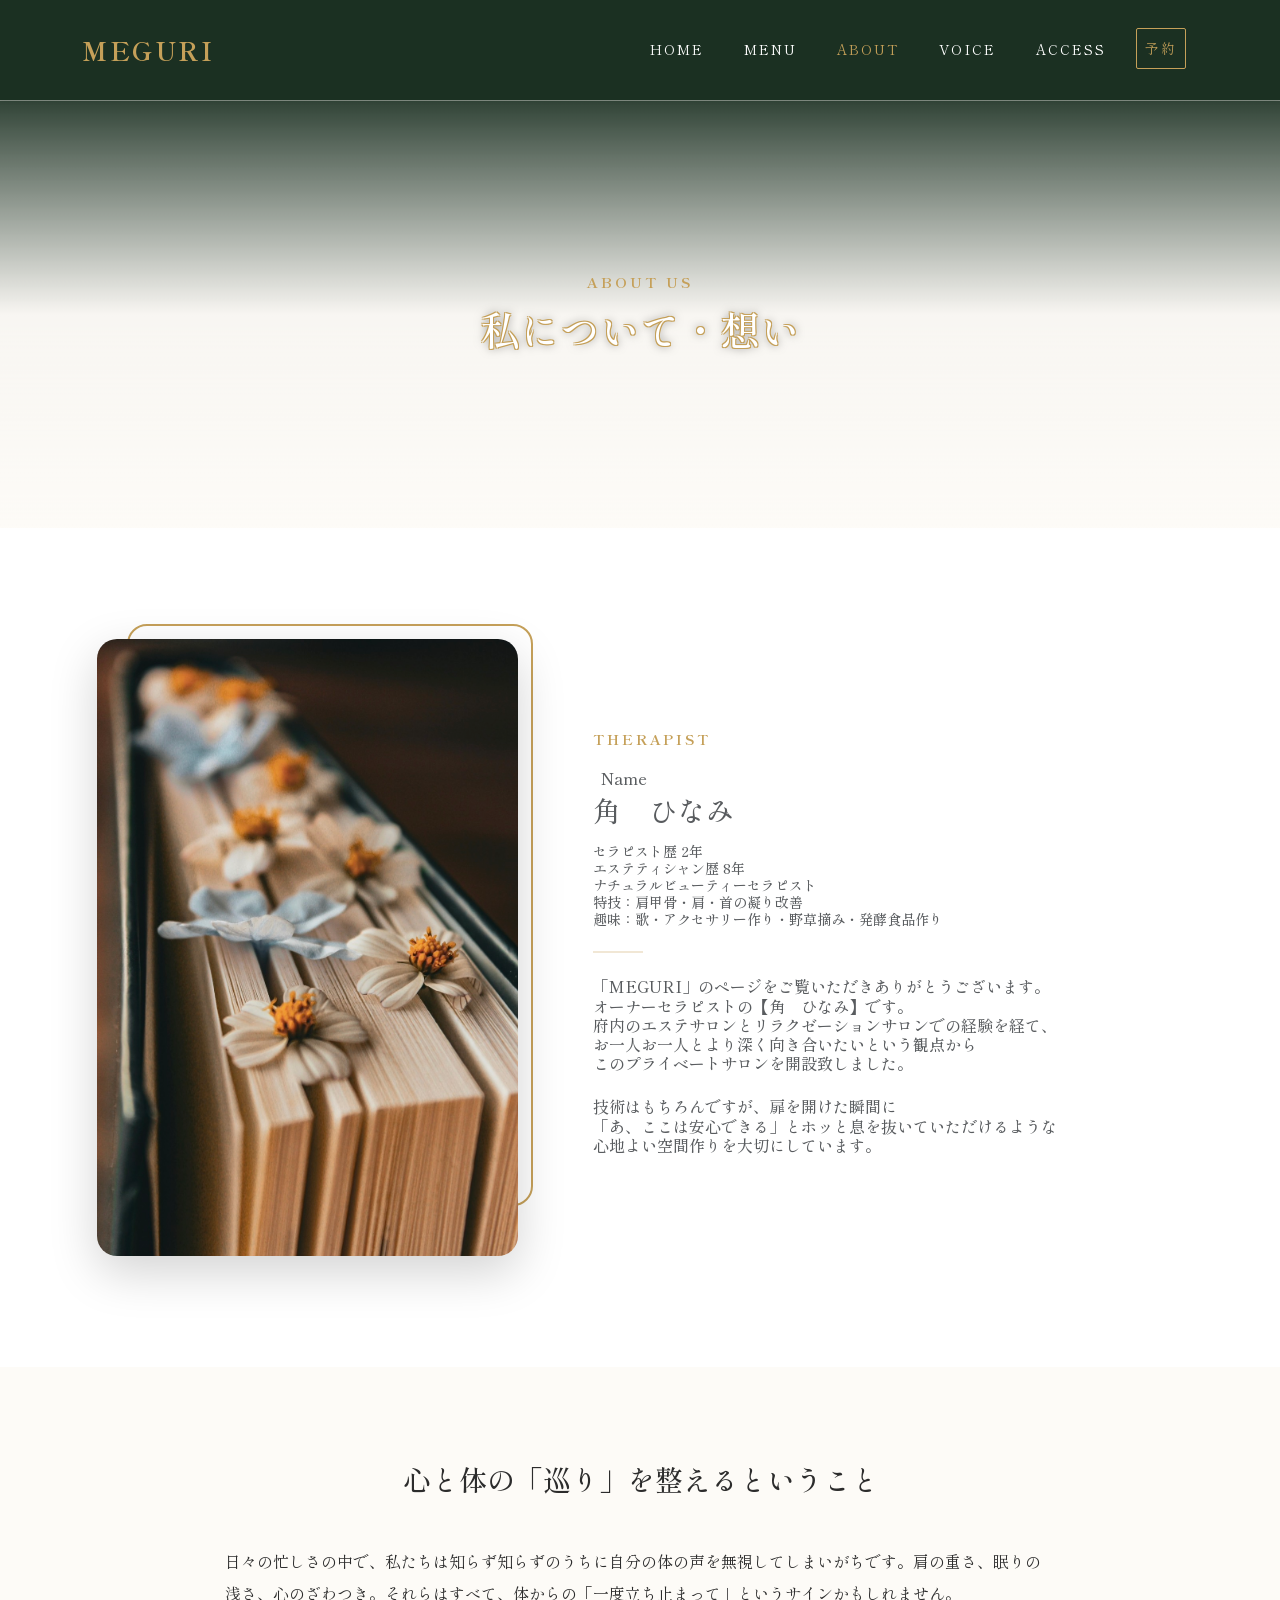
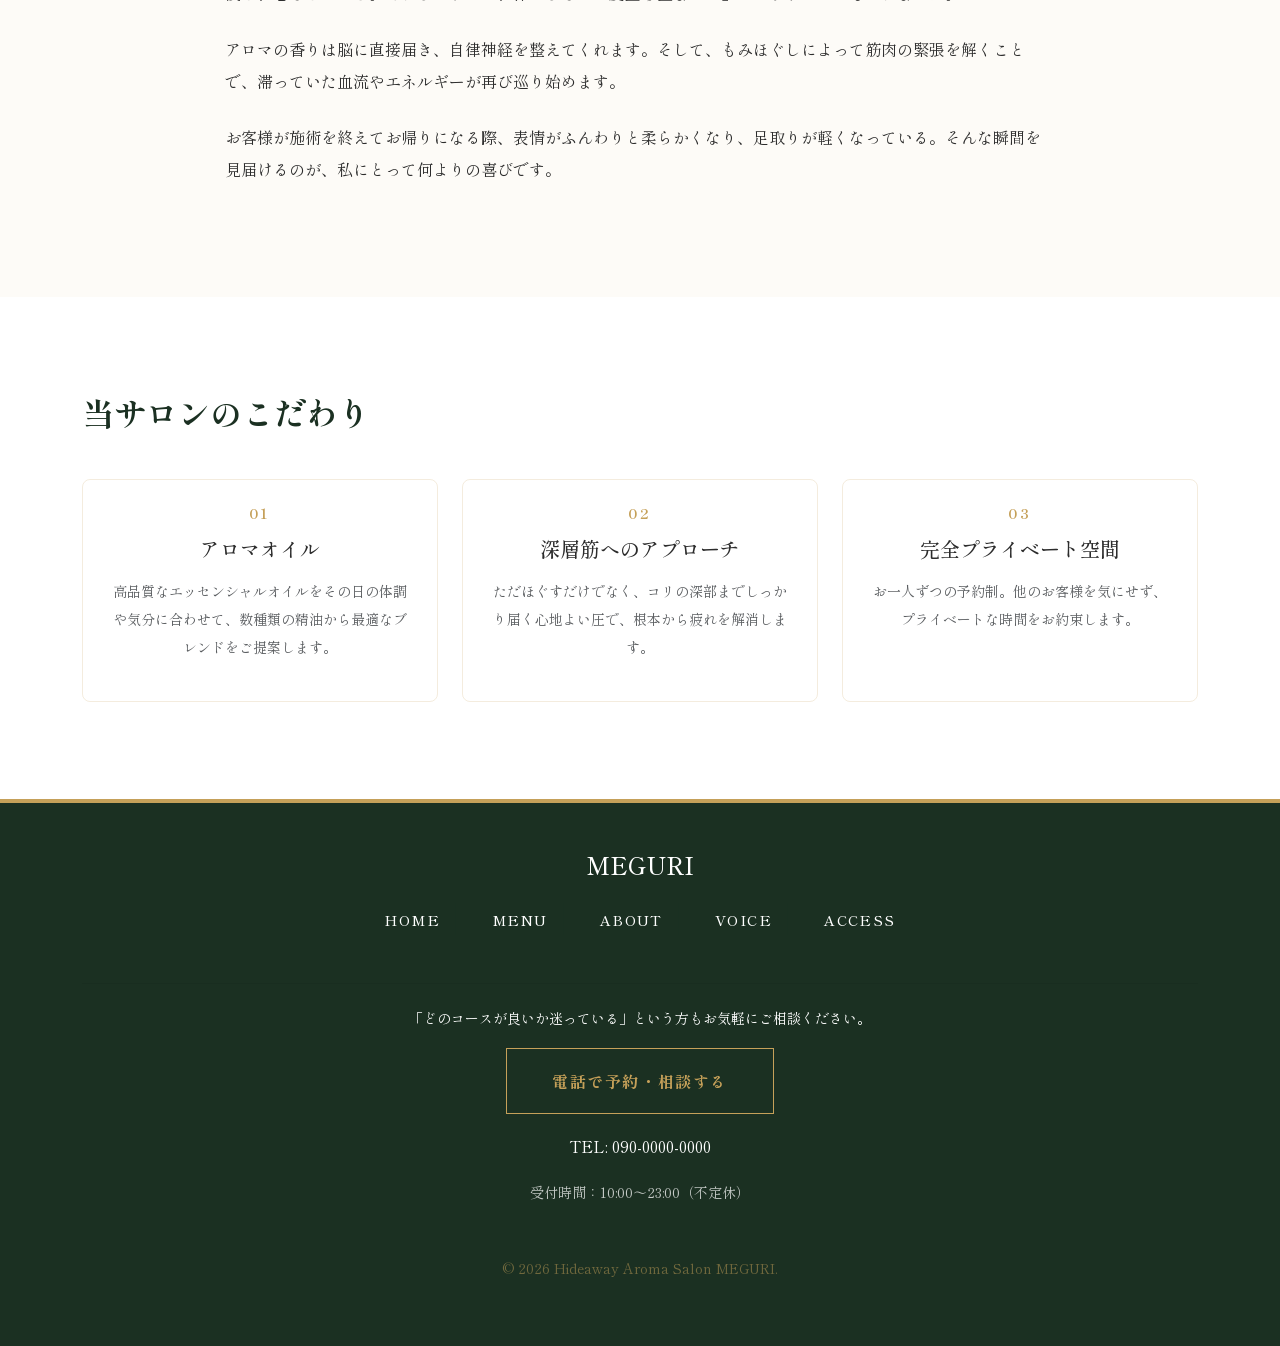
==== about.html @ 7f16a485 "first commit" ====
<!DOCTYPE html>
<html lang="ja">
<head>
    <meta charset="UTF-8">
    <meta name="viewport" content="width=device-width, initial-scale=1.0">
    <title>セラピスト紹介・想い | MEGURI - 隠れ家アロマサロン</title>
    <meta name="description" content="MEGURIのセラピスト紹介。府内のエステサロンとリラクゼーションサロンでの経験を経て、お一人おひとりと深く向き合うプライベートサロンを開設。心と体の「巡り」を整え、深いリラックスへと導きます。">
    <!-- OGP（SNSシェア用） -->
    <meta property="og:type" content="website">
    <meta property="og:title" content="セラピスト紹介・想い | MEGURI">
    <meta property="og:description" content="都内リラクゼーションサロンでの経験を経て、お一人おひとりと深く向き合うプライベートサロンを開設。心と体の「巡り」を整えます。">
    <meta property="og:url" content="https://あなたのドメイン/about.html">
    <meta property="og:site_name" content="MEGURI">
    <meta property="og:locale" content="ja_JP">
    <!-- Twitter Card -->
    <meta name="twitter:card" content="summary">
    <meta name="twitter:title" content="セラピスト紹介・想い | MEGURI">
    <meta name="twitter:description" content="お一人おひとりと深く向き合うプライベートサロン。心と体の「巡り」を整えます。">

    <!-- <link rel="canonical" href="https://あなたのドメイン/about.html"> -->
    <link href="https://cdn.jsdelivr.net/npm/bootstrap@5.3.0/dist/css/bootstrap.min.css" rel="stylesheet">
    <link href="https://fonts.googleapis.com/css2?family=Shippori+Mincho:wght@400;700&display=swap" rel="stylesheet">
    <link href="https://fonts.googleapis.com/css2?family=Klee+One:wght@400;600&family=Shippori+Mincho:wght@400;700&display=swap" rel="stylesheet">
    <link rel="stylesheet" href="style.css">
</head>
<body>

    <nav class="navbar navbar-expand-lg sticky-top bg-deep shadow-sm">
        <div class="container">
            <a class="navbar-brand" href="index.html">MEGURI</a>
            <button class="navbar-toggler" type="button" data-bs-toggle="collapse" data-bs-target="#navbarNav">
                <span class="navbar-toggler-icon"></span>
            </button>
            <div class="collapse navbar-collapse" id="navbarNav">
                <ul class="navbar-nav ms-auto">
                    <li class="nav-item"><a class="nav-link" href="index.html">HOME</a></li>
                    <li class="nav-item"><a class="nav-link" href="menu.html">MENU</a></li>
                    <li class="nav-item"><a class="nav-link active" href="about.html">ABOUT</a></li>
                    <li class="nav-item"><a class="nav-link" href="voice.html">VOICE</a></li>
                    <li class="nav-item"><a class="nav-link" href="access.html">ACCESS</a></li>
                    <li class="nav-item">
                      <a class="nav-link btn-nav-reserve" href="tel:090-0000-0000">予約</a>
                    </li>
                </ul>
            </div>
        </div>
    </nav>

    <header class="about-hero">
        <div class="container py-5 text-center reveal">
            <span class="text-gold mb-2 d-block text-uppercase small">About Us</span>
            <h1 class="serif text-white">私について・想い</h1>
        </div>
    </header>

    <section class="py-5 bg-white">
        <div class="container py-5">
            <div class="row align-items-center">
                <div class="col-md-5 mb-5 mb-md-0 reveal">
                    <div class="profile-img-container text-center">
                      <img src="image/IMG_0825.JPG" alt="MEGURI セラピスト 角ひなみ プロフィール写真" class="img-fluid profile-photo shadow-lg">
                        <div class="profile-decoration"></div>
                    </div>
                </div>
                <div class="col-md-7 ps-md-5 reveal">
                    <span class="text-gold serif mb-2 d-block">Therapist</span>
                    <span class="h6 ms-2 text-muted">Name<br>
                    <h2 class="serif mb-3 h3">角　ひなみ </span></h2>
                    <p class="small text-muted mb-4">
                        セラピスト歴 2年<br>
                        エステティシャン歴 8年<br>
                        ナチュラルビューティーセラピスト<br>
                        特技：肩甲骨・肩・首の凝り改善<br>
                        趣味：歌・アクセサリー作り・野草摘み・発酵食品作り
                    </p>
                    <hr class="mb-4" style="width: 50px; border-top: 2px solid var(--gold);">
                    <div class="profile-intro">
                        <p class="mb-4">
                            「MEGURI」のページをご覧いただきありがとうございます。<br>
                            オーナーセラピストの【角　ひなみ】です。<br>
                            府内のエステサロンとリラクゼーションサロンでの経験を経て、<br>
                            お一人お一人とより深く向き合いたいという観点から<br>
                            このプライベートサロンを開設致しました。
                        </p>
                        <p>
                            技術はもちろんですが、扉を開けた瞬間に<br>
                            「あ、ここは安心できる」とホッと息を抜いていただけるような<br>
                            心地よい空間作りを大切にしています。
                        </p>
                    </div>
                </div>
            </div>
        </div>
    </section>

    <section class="py-5" style="background-color: #fdfbf7;">
        <div class="container py-5">
            <div class="row justify-content-center">
                <div class="col-md-9 text-center reveal">
                    <h3 class="serif mb-5">心と体の「巡り」を整えるということ</h3>
                    <div class="text-start">
                        <p class="mb-4">
                            日々の忙しさの中で、私たちは知らず知らずのうちに自分の体の声を無視してしまいがちです。肩の重さ、眠りの浅さ、心のざわつき。それらはすべて、体からの「一度立ち止まって」というサインかもしれません。
                        </p>
                        <p class="mb-4">
                            アロマの香りは脳に直接届き、自律神経を整えてくれます。そして、もみほぐしによって筋肉の緊張を解くことで、滞っていた血流やエネルギーが再び巡り始めます。
                        </p>
                        <p>
                            お客様が施術を終えてお帰りになる際、表情がふんわりと柔らかくなり、足取りが軽くなっている。そんな瞬間を見届けるのが、私にとって何よりの喜びです。
                        </p>
                    </div>
                </div>
            </div>
        </div>
    </section>

    <section class="py-5 bg-white">
        <div class="container py-5">
            <h2 class="text-center serif mb-5 reveal">当サロンのこだわり</h2>
            <div class="row g-4 text-center">
                <div class="col-md-4 reveal">
                    <div class="p-4 border-gold-light h-100">
                        <span class="text-gold display-6 mb-3 d-block serif">01</span>
                        <h3 class="h5 mb-3">アロマオイル</h3>
                        <p class="small text-muted">高品質なエッセンシャルオイルをその日の体調や気分に合わせて、数種類の精油から最適なブレンドをご提案します。</p>
                    </div>
                </div>
                <div class="col-md-4 reveal">
                    <div class="p-4 border-gold-light h-100">
                        <span class="text-gold display-6 mb-3 d-block serif">02</span>
                        <h3 class="h5 mb-3">深層筋へのアプローチ</h3>
                        <p class="small text-muted">ただほぐすだけでなく、コリの深部までしっかり届く心地よい圧で、根本から疲れを解消します。</p>
                    </div>
                </div>
                <div class="col-md-4 reveal">
                    <div class="p-4 border-gold-light h-100">
                        <span class="text-gold display-6 mb-3 d-block serif">03</span>
                        <h3 class="h5 mb-3">完全プライベート空間</h3>
                        <p class="small text-muted">お一人ずつの予約制。他のお客様を気にせず、プライベートな時間をお約束します。</p>
                    </div>
                </div>
            </div>
        </div>
    </section>

    <div class="d-md-none fixed-bottom bg-deep border-top-gold p-2 shadow-lg" style="z-index: 1030;">
        <div class="row g-2">
            <div class="col-6">
                <a href="tel:090-0000-0000" class="btn btn-outline-light w-100 py-2 small">コースのご相談</a>
            </div>
            <div class="col-6">
                <a href="tel:090-0000-0000" class="btn btn-gold w-100 py-2 small">今すぐ予約</a>
            </div>
        </div>
    </div>

    <footer class="text-center bg-light-beige"> <div class="container py-5">
        <p class="serif mb-4 h4">MEGURI</p>
        
        <ul class="list-inline mb-4">
            <li class="list-inline-item mx-3"><a href="index.html" class="nav-link-f">HOME</a></li>
            <li class="list-inline-item mx-3"><a href="menu.html" class="nav-link-f">MENU</a></li>
            <li class="list-inline-item mx-3"><a href="about.html" class="nav-link-f">ABOUT</a></li>
            <li class="list-inline-item mx-3"><a href="voice.html" class="nav-link-f">VOICE</a></li>
            <li class="list-inline-item mx-3"><a href="access.html" class="nav-link-f">ACCESS</a></li>
        </ul>

        <div class="reserve-area mt-5 reveal">
            <p class="small mb-3">「どのコースが良いか迷っている」という方も<br class="d-md-none">お気軽にご相談ください。</p>
            <a href="tel:090-0000-0000" class="btn-massage">電話で予約・相談する</a>
            <p class="mt-3 serif">TEL: 090-0000-0000</p>
            <p class="small opacity-75">受付時間：10:00〜23:00（不定休）</p>
        </div>

        <p class="small opacity-50 mt-5">© 2026 Hideaway Aroma Salon MEGURI.</p>
    </div>
  </footer>

    <script src="https://cdn.jsdelivr.net/npm/bootstrap@5.3.0/dist/js/bootstrap.bundle.min.js"></script>
    <script src="main.js"></script>
</body>
</html>
---- style.css ----
/* ==========================================================================
   デザイン変数 (Color & Theme)
   ========================================================================== */
   :root {
    --deep-green: #1b3022;   /* メイン：深い森の緑 */
    --gold: #c5a059;         /* アクセント：シャンパンゴールド */
    --soft-beige: #f8f6f2;   /* 背景：温かみのあるベージュ */
    --section-warm: #f1ede4; /* セクション背景：一段濃いベージュ */
    --text-main: #2c2c2c;    /* 本文：柔らかい黒 */
    --white: #ffffff;
}

/* ==========================================================================
   共通設定 (Base)
   ========================================================================== */
body {
    background-color: var(--soft-beige);
    color: var(--text-main);
    font-family: 'Shippori Mincho', serif;
    line-height: 2.0;
    overflow-x: hidden; /* アニメーション時のはみ出し防止 */
}

/* テキスト選択時の色 */
::selection {
    background-color: var(--gold);
    color: var(--white);
}

/* ==========================================================================
   ナビゲーション (Navbar)
   ========================================================================== */
.navbar {
    background-color: var(--deep-green);
    padding: 1.2rem 0;
    transition: background-color 0.5s ease;
}

.navbar-brand {
    color: var(--gold) !important;
    font-size: 1.6rem;
    font-weight: 700;
    letter-spacing: 0.1em;
}

.nav-link {
    color: var(--white) !important;
    font-size: 0.85rem;
    letter-spacing: 0.15em;
    margin: 0 12px;
    position: relative;
    transition: color 0.3s ease;
}

.nav-link:hover, 
.nav-link.active {
    color: var(--gold) !important;
}

.btn-nav-reserve {
  border: 1px solid var(--gold);
  padding: 6px 14px;
  margin-left: 10px;
  color: var(--gold) !important;
  border-radius: 2px;
  transition: 0.3s ease;
}

.btn-nav-reserve:hover {
  background-color: var(--gold);
  color: var(--white) !important;
}


/* デスクトップ用ホバー下線アニメーション */
@media (min-width: 992px) {
    .nav-link::after {
        content: "";
        position: absolute;
        bottom: -5px;
        left: 0;
        width: 0;
        height: 1px;
        background-color: var(--gold);
        transition: width 0.3s ease;
    }
    .nav-link:hover::after {
        width: 100%;
    }
}

/* ハンバーガーメニューの色設定 */
.navbar-toggler {
  border-color: var(--gold);
  padding: 0.5rem;
}

.navbar-toggler-icon {
  background-image: url("data:image/svg+xml,%3csvg xmlns='http://www.w3.org/2000/svg' viewBox='0 0 30 30'%3e%3cpath stroke='rgba(197, 160, 89, 1)' stroke-linecap='round' stroke-miterlimit='10' stroke-width='2' d='M4 7h22M4 15h22M4 23h22'/%3e%3c/svg%3e");
}

.navbar-toggler:focus {
  box-shadow: 0 0 0 0.25rem rgba(197, 160, 89, 0.25);
  outline: none;
}

/* ==========================================================================
   ヒーローエリア (Hero Section)
   ========================================================================== */
.hero {
    background: linear-gradient(rgba(27, 48, 34, 0.5), rgba(27, 48, 34, 0.5)), 
                url('https://images.unsplash.com/photo-1515377905703-c4788e51af15?auto=format&fit=crop&w=1200&q=80');
    background-size: cover;
    background-position: center;
    min-height: 75vh;
    display: flex;
    align-items: center;
    color: var(--white);
}

.hero h1 {
    font-weight: 700;
    text-shadow: 2px 2px 10px rgba(0,0,0,0.3);
}

/* Welcomeセクション独自の調整 */
.welcome {
  /* 真っ白ではなく、肌色に近い極めて淡いベージュ */
  background-color: #faf8f3; 
  /* わずかにセクションの上下に余白を広げ、ゆとりを持たせる */
  padding: 120px 0 !important;
}

/* 本文の読みやすさと質感 */
.welcome-text {
  font-size: 1.15rem;
  line-height: 2.2;
  letter-spacing: 0.05em;
  color: #3e4a3d; /* 真っ黒ではなく、深い緑を混ぜたグレー */
}

/* リンクを「ボタン」ではなく「洗練された線」で表現 */
.btn-outline-gold {
  color: var(--gold);
  text-decoration: none;
  font-size: 0.9rem;
  letter-spacing: 0.1em;
  padding-bottom: 8px;
  border-bottom: 1px solid var(--gold);
  transition: all 0.3s ease;
}

.btn-outline-gold:hover {
  color: var(--deep-green);
  border-bottom-color: var(--deep-green);
  padding-left: 10px; /* 少し右に動く遊び心 */
}

/* ==========================================================================
   ボタン (Buttons)
   ========================================================================== */
.btn-massage {
    background-color: transparent;
    color: var(--gold) !important;
    border: 1px solid var(--gold);
    padding: 16px 45px;
    border-radius: 0; /* 高級感を出すため角は丸めない */
    font-weight: 700;
    letter-spacing: 0.1em;
    transition: all 0.5s cubic-bezier(0.215, 0.61, 0.355, 1);
    display: inline-block;
    text-decoration: none;
}

.btn-massage:hover {
    background-color: var(--gold);
    color: var(--white) !important;
    transform: translateY(-3px);
    box-shadow: 0 10px 20px rgba(0,0,0,0.1);
}

/* ==========================================================================
   セクション共通 (Sections)
   ========================================================================== */
section {
    padding: 100px 0;
}

.bg-deep {
    background-color: var(--deep-green);
}

h2 {
    color: var(--deep-green);
    font-size: 2rem;
    font-weight: 700;
    margin-bottom: 3rem;
    position: relative;
    display: inline-block;
}

/* タイトル下の金色の線 */
.text-center h2::after {
    content: "";
    position: absolute;
    bottom: -15px;
    left: 50%;
    transform: translateX(-50%);
    width: 60px;
    height: 1px;
    background-color: var(--gold);
}

/* ==========================================================================
   こだわりセクション (Features - 互い違いレイアウト)
   ========================================================================== */
.text-gold {
    color: var(--gold);
    font-size: 0.9rem;
    letter-spacing: 0.2em;
    font-weight: 700;
    text-transform: uppercase;
}

.img-fluid {
    filter: brightness(0.95);
    box-shadow: 0 20px 40px rgba(0,0,0,0.15);
    transition: filter 0.6s ease;
}

.img-fluid:hover {
    filter: brightness(1.05);
}

/* こだわりセクション全体の背景と境界 */
.section-features {
  background-color: #f1ede4; /* 前のセクションより少し濃いベージュ */
  padding: 140px 0;
  position: relative;
  border-top: 1px solid rgba(197, 160, 89, 0.2);
}

/* 各こだわりの間隔 */
.mb-feature {
  margin-bottom: 120px;
}
.mb-feature:last-child {
  margin-bottom: 0;
}

/* 背景に浮かぶ装飾用の大きな数字 */
.bg-number {
  position: absolute;
  top: -60px;
  right: 20px;
  font-size: 12rem; /* さらに大きくして迫力を出す */
  font-weight: 700;
  color: rgba(255, 255, 255, 0.5); /* 透過した白 */
  z-index: 0;
  font-family: 'Georgia', serif;
  pointer-events: none; /* 画像クリックの邪魔をしない */
}
.bg-number.left {
  right: auto;
  left: 20px;
}

/* 画像とテキストの微調整 */
.custom-img {
  position: relative;
  z-index: 1;
  border: 1px solid rgba(255,255,255,0.8);
}

.feature-desc {
  color: #4a4a4a;
  font-size: 1.05rem;
  line-height: 2.2;
  text-align: justify; /* 両端揃えで美しく */
}

/* モバイル対応の調整 */
@media (max-width: 767px) {
  .bg-number {
      font-size: 8rem;
      top: -40px;
  }
  .mb-feature {
      margin-bottom: 80px;
  }
}

#benefits {
  background-color: var(--soft-beige);
}


/* 効果効能リストの装飾 */
/* Massageカード */
.massage-card {
  border-top: 3px solid var(--deep-green);
  background-color: #e8ebe7; /* 例：淡い深緑 */
}

.aroma-card {
  border-top: 3px solid var(--gold);
  background-color: #f5efe3; /* 例：淡いゴールド */
}


#benefits ul li {
  padding-left: 1.5rem;
  position: relative;
  font-size: 0.95rem;
  color: #555;
}

#benefits ul li::before {
  content: "🌸"; /* または、お好みの記号 */
  position: absolute;
  left: 0;
  font-size: 0.8rem;
}

/* ==========================================================================
   初めての方へセクション (First Time Section)
   ========================================================================== */
   #first-time {
    background-color: #fff;
    border-top: 1px solid rgba(197, 160, 89, 0.15);
  }
  
  /* ステップ番号のデザイン */
  .step-number {
    display: inline-block;
    width: 80px;
    height: 80px;
    line-height: 80px;
    border-radius: 50%;
    background: linear-gradient(135deg, var(--gold) 0%, #d4b575 100%);
    color: var(--white);
    font-size: 1.8rem;
    font-weight: 700;
    font-family: 'Georgia', serif;
    box-shadow: 0 10px 25px rgba(197, 160, 89, 0.2);
    transition: all 0.4s ease;
  }
  
  .step-number:hover {
    transform: scale(1.1) rotate(5deg);
    box-shadow: 0 15px 35px rgba(197, 160, 89, 0.3);
  }
  
  /* リンク装飾 */
  .link-gold {
    color: var(--gold);
    text-decoration: none;
    font-size: 0.95rem;
    letter-spacing: 0.1em;
    border-bottom: 1px solid var(--gold);
    padding-bottom: 5px;
    transition: all 0.3s ease;
  }
  
  .link-gold:hover {
    color: var(--deep-green);
    border-bottom-color: var(--deep-green);
    padding-left: 8px;
  }
  
  /* モバイル対応 */
  @media (max-width: 767px) {
      /* 初めての方へ：ステップ番号をモバイルで少し小さく */
      .step-number {
          width: 60px;
          height: 60px;
          line-height: 60px;
          font-size: 1.4rem;
      }
  }

/* お客様の声カードのホバー */
#voice-digest .bg-white {
  transition: transform 0.3s ease;
}

#voice-digest .bg-white:hover {
  transform: translateY(-5px);
}

.menu-digest {
  background-color: var(--white);
  border-radius: 12px;
  padding: 60px 30px;
  box-shadow: 0 10px 30px rgba(0,0,0,0.3);
}

/* ==========================================================================
   SNS・ソーシャルメディア関連
   ========================================================================== */

/* フッターのSNSエリア */
.sns-area {
  border-top: 1px solid rgba(197, 160, 89, 0.2);
  padding-top: 30px;
}

.sns-icon {
  display: inline-flex;
  align-items: center;
  justify-content: center;
  width: 50px;
  height: 50px;
  border-radius: 50%;
  transition: all 0.3s ease;
  text-decoration: none;
}

.sns-line {
  background-color: #06C755;
  color: white;
}

.sns-line:hover {
  background-color: #05b04b;
  transform: translateY(-5px);
  box-shadow: 0 10px 20px rgba(6, 199, 85, 0.3);
}

.sns-instagram {
  background: linear-gradient(45deg, #FD5949, #D6249F, #285AEB);
  color: white;
}

.sns-instagram:hover {
  transform: translateY(-5px);
  box-shadow: 0 10px 20px rgba(214, 36, 159, 0.3);
}

/* トップページのSNSカード */
#sns-reservation {
  background-color: #fff;
  border-top: 1px solid rgba(197, 160, 89, 0.1);
}

.sns-card {
  background: linear-gradient(135deg, #fdfbf7 0%, #f8f6f2 100%);
  border: 1px solid rgba(197, 160, 89, 0.2);
  border-radius: 20px;
  padding: 40px 30px;
  text-align: center;
  transition: all 0.4s ease;
  box-shadow: 0 5px 15px rgba(0,0,0,0.05);
}

.sns-card:hover {
  transform: translateY(-10px);
  box-shadow: 0 15px 40px rgba(0,0,0,0.1);
  border-color: var(--gold);
}

.sns-card-icon {
  margin-bottom: 20px;
}

/* LINEボタン */
.btn-line {
  background-color: #06C755;
  color: white;
  border: none;
  padding: 14px 35px;
  border-radius: 30px;
  font-weight: 700;
  letter-spacing: 0.05em;
  transition: all 0.4s ease;
  display: inline-block;
  text-decoration: none;
  font-size: 0.95rem;
}

.btn-line:hover {
  background-color: #05b04b;
  color: white;
  transform: translateY(-3px);
  box-shadow: 0 10px 25px rgba(6, 199, 85, 0.3);
}

/* Instagramボタン */
.btn-instagram {
  background: linear-gradient(45deg, #FD5949, #D6249F, #285AEB);
  color: white;
  border: none;
  padding: 14px 35px;
  border-radius: 30px;
  font-weight: 700;
  letter-spacing: 0.05em;
  transition: all 0.4s ease;
  display: inline-block;
  text-decoration: none;
  font-size: 0.95rem;
}

.btn-instagram:hover {
  color: white;
  transform: translateY(-3px);
  box-shadow: 0 10px 25px rgba(214, 36, 159, 0.4);
  filter: brightness(1.1);
}

/* モバイル対応 */
@media (max-width: 767px) {
  .sns-card {
      padding: 30px 20px;
  }
  
  .sns-icon {
      width: 45px;
      height: 45px;
  }
}

/* ACCESSページのLINE誘導バナー */
.line-banner {
  background: linear-gradient(135deg, #f0ffe8 0%, #e8f9e0 100%);
  border: 2px solid #06C755;
  border-radius: 20px;
  padding: 30px;
  box-shadow: 0 10px 30px rgba(6, 199, 85, 0.1);
  transition: all 0.4s ease;
}

.line-banner:hover {
  transform: translateY(-5px);
  box-shadow: 0 15px 40px rgba(6, 199, 85, 0.2);
}

@media (max-width: 767px) {
  .line-banner {
      padding: 20px;
  }
}

/* ==========================================================================
   JavaScript連動アニメーション (Scroll Reveal)
   ========================================================================== */
.reveal {
    opacity: 0;
    transform: translateY(40px);
    transition: opacity 1.5s ease, transform 1.2s cubic-bezier(0.215, 0.61, 0.355, 1);
    will-change: opacity, transform;
}

.reveal.active {
    opacity: 1;
    transform: translateY(0);
}

/* 交互に少しだけ遅延させてリズムを作る */
.reveal:nth-child(even) {
    transition-delay: 0.15s;
}

/* ==========================================================================
   フッター (Footer)
   ========================================================================== */
footer {
    background-color: var(--deep-green); /* 深い緑に変更 */
    color: var(--white); /* 文字を白に */
    border-top: 4px solid var(--gold); /* ゴールドの線をアクセントに */
}

footer a {
    color: var(--white); /* リンクも白に */
}

footer a:hover {
    color: var(--gold);
}

footer .opacity-50 {
    color: var(--gold) !important; /* コピーライトをゴールドにすると高級感アップ */
}

/* ==========================================================================
   モバイル対応 (Mobile Specific)
   ========================================================================== */
@media (max-width: 767px) {
    section {
        padding: 60px 0;
    }
    
    h2 {
        font-size: 1.6rem;
    }

    /* モバイルでのテキスト配置を中央寄せに */
    .col-md-5 {
        text-align: center;
        margin-top: 20px;
    }

    /* モバイル追従ボタンの影を強化 */
    .fixed-bottom {
        background-color: rgba(255, 255, 255, 0.98) !important;
        box-shadow: 0 -5px 20px rgba(0,0,0,0.08) !important;
    }
}

.menu-digest {
  background-color: #faf8f3;
}

/* --- メニューページ --- */

.menu-hero {
  background: 
      linear-gradient(to bottom, 
          rgba(27, 48, 34, 0.9) 0%, 
          rgba(253, 251, 247, 0) 50%, 
          #fdfbf7 100%),
      url('https://images.unsplash.com/photo-1515377905703-c4788e51af15?auto=format&fit=crop&w=1200&q=80'); /* タオルと緑の葉の落ち着いた画像 */
  
  background-size: cover;
  background-position: center;
  padding: 120px 0;
  position: relative;
}

/* タイトルの文字が画像に埋もれないよう、少し影をつける */
.menu-hero h1 {
  text-shadow: 0 2px 10px rgba(0, 0, 0, 0.3);
  letter-spacing: 0.15em;
}

.menu-category h2 {
  color: var(--deep-green);
  letter-spacing: 0.1em;
}

.menu-item {
  border-bottom: 1px dotted #ccc; /* メニューと料金をつなぐ点線 */
  padding-bottom: 10px;
}

.menu-title {
  font-weight: 700;
  color: var(--text-main);
}

.menu-price {
  font-size: 1.2rem;
  font-weight: 700;
}

/* オプションメニュー全体の枠組み */
.option-section {
  background-color: #f1ede4; /* ベージュ背景 */
  padding: 4rem 2rem;
  border-top: 3px solid var(--deep-green); /* ご指定のアクセントライン */
  border-radius: 10px 10px 30px 30px; /* 下側だけ少し角を丸める（お好みで） */
  box-shadow: 0 10px 30px rgba(0,0,0,0.2); /* 軽い影で浮遊感を出す */
}

/* オプションタイトルの調整 */
.option-section h2 {
  color: var(--deep-green);
}

/* オプションカードの装飾 */
.option-card {
  border: 1px solid rgba(197, 160, 89, 0.2); /* 繊細なゴールドの縁 */
  background-color: var(--white);
  padding: 2rem 1.5rem;
  height: 100%;
  transition: all 0.4s ease;
}

.option-card:hover {
  border-color: var(--gold);
  transform: translateY(-5px);
  box-shadow: 0 5px 15px rgba(197, 160, 89, 0.1);
}

/* 固定バー用のゴールド枠線 */
.border-top-gold {
  border-top: 2px solid var(--gold) !important;
}

/* スマホ固定バーのボタン（ゴールド） */
.btn-gold {
  background-color: var(--gold);
  color: var(--deep-green);
  font-weight: bold;
  border: none;
}

/* 初回限定価格表示 */
.badge-first-time {
  display: inline-block;
  background: linear-gradient(135deg, #f8f6f2 0%, #f1ede4 100%);
  border: 2px solid var(--gold);
  border-radius: 30px;
  padding: 12px 30px;
  font-size: 1rem;
  font-weight: 600;
  color: var(--deep-green);
  letter-spacing: 0.05em;
  box-shadow: 0 5px 15px rgba(197, 160, 89, 0.2);
}

.menu-price-group {
  min-width: 160px;
}

.menu-price-original {
  font-size: 0.85rem;
  margin-bottom: 4px;
}

.badge-first-small {
  display: inline-block;
  background-color: var(--gold);
  color: white;
  padding: 2px 8px;
  border-radius: 4px;
  font-size: 0.7rem;
  font-weight: 700;
  margin-right: 6px;
  vertical-align: middle;
}

/* モバイル対応 */
@media (max-width: 767px) {
  .menu-item {
      flex-direction: column;
      align-items: flex-start !important;
  }
  
  .menu-price-group {
      margin-top: 10px;
      width: 100%;
      text-align: left !important;
  }
  
  .menu-price {
      font-size: 1.2rem;
  }
  
  .badge-first-time {
      font-size: 0.9rem;
      padding: 10px 20px;
  }
}

/* フッター用リンクの修正 */
.nav-link-f {
  color: white; /* 背景が明るいので、濃い色を指定 */
  text-decoration: none;
  font-size: 0.9rem;
  font-weight: 500;
  letter-spacing: 0.1em;
  transition: color 0.3s ease;
}

/* ホバーした時はゴールドにふわっと変わる */
.nav-link-f:hover {
  color: var(--gold);
}

/* リンク同士の間に細い棒線を入れるとさらにプロっぽくなります（任意） */
.list-inline-item:not(:last-child) {
  border-right: 1px solid rgba(27, 48, 34, 0.2);
  padding-right: 15px;
}

/* 予約エリアの装飾 */
.reserve-area {
  padding-top: 20px;
  border-top: 1px solid rgba(0,0,0,0.05);
}

/* VOICE ヒーローエリア（MENUと色調を合わせる） */
.voice-hero {
  background: 
      linear-gradient(to bottom, rgba(27, 48, 34, 0.9) 0%, rgba(253, 251, 247, 0) 50%, #fdfbf7 100%),
      url('https://images.unsplash.com/photo-1519823551278-64ac92734fb1?auto=format&fit=crop&w=1200&q=80');
  background-size: cover;
  background-position: center;
  padding: 120px 0;
}

/* ボイスカード */
.voice-card {
  background: #fff;
  /* 角を少し丸くし、ごく薄いゴールドの枠線をつける */
  border-radius: 15px; 
  border: 1px solid rgba(197, 160, 89, 0.2);
  /* 影を広く、薄くして「柔らかさ」を出す */
  box-shadow: 0 15px 35px rgba(27, 48, 34, 0.05); 
  padding: 2.5rem !important;
  position: relative;
  overflow: hidden;
}

/* 引用マークを背景にそっと添える */
.voice-card::before {
  content: "“";
  position: absolute;
  top: -10px;
  left: 20px;
  font-size: 8rem;
  color: rgba(197, 160, 89, 0.1); /* 10%の薄いゴールド */
  font-family: serif;
}

/* ラベル（タグ）のデザイン */
.badge-voice {
  background: #f1ede4;
  color: #555;
  padding: 4px 12px;
  border-radius: 20px;
  font-size: 0.75rem;
  margin-right: 8px;
  margin-bottom: 8px;
}

.badge-voice.highlight {
  background: rgba(197, 160, 89, 0.1);
  color: var(--gold);
  font-weight: bold;
}

.voice-text {
  font-size: 0.95rem;
  line-height: 1.8;
  color: #444;
}

/* ABOUT ヒーローエリア */
.about-hero {
  background: 
      linear-gradient(to bottom, rgba(27, 48, 34, 0.9) 0%, rgba(253, 251, 247, 0) 50%, #fdfbf7 100%),
      url('https://images.unsplash.com/photo-1540555700478-4be289fbecef?auto=format&fit=crop&w=1200&q=80');
  background-size: cover;
  background-position: center;
  padding: 120px 0;
}

.about-hero h1 {
  text-shadow: 
    -1px -1px 0 var(--gold),
    1px -1px 0 var(--gold),
    -1px 1px 0 var(--gold),
    1px 1px 0 var(--gold),
    0 0 10px rgba(0,0,0,0.5);
}

/* プロフィール写真の装飾 */
.profile-img-container {
  position: relative;
  padding: 15px;
  display: inline-block;
}

.profile-photo {
  border-radius: 20px;
  position: relative;
  z-index: 2;
  max-width: 100%;
}

.profile-decoration {
  position: absolute;
  top: 0;
  right: 0;
  width: 90%;
  height: 90%;
  border: 2px solid var(--gold);
  border-radius: 20px;
  z-index: 1;
}

/* こだわりセクションの枠線 */
.border-gold-light {
  border: 1px solid rgba(197, 160, 89, 0.2);
  border-radius: 8px;
  transition: all 0.3s ease;
}
.border-gold-light:hover {
  border-color: var(--gold);
  background-color: #fdfbf7;
}

/* テキストカラーの補正 */
.text-deep { color: var(--deep-green); }

/* メッセージセクションに「巡り」を表現する装飾を追加 */
.bg-flow-decoration {
  background-color: #fdfbf7;
  position: relative;
  overflow: hidden;
  z-index: 1;
}

/* 背景に配置する薄い円（巡りのイメージ） */
.bg-flow-decoration::before {
  content: "";
  position: absolute;
  top: -10%;
  right: -10%;
  width: 400px;
  height: 400px;
  background: radial-gradient(circle, rgba(197, 160, 89, 0.05) 0%, rgba(253, 251, 247, 0) 70%);
  border-radius: 50%;
  z-index: -1;
}

/* 手書き風メッセージの設定 */
.handwritten-message {
  font-family: 'Klee One', cursive; /* 手書き風フォント適用 */
  color: #444;
  line-height: 1.8;
  background-color: rgba(253, 251, 247, 0.5); /* 非常に薄いベージュ背景で手紙感を出す */
  padding: 20px;
  border-radius: 15px;
  display: inline-block;
  text-align: left; /* 中身は左揃えにして読みやすく */
}

/* スマホでは文字を少し大きくして読みやすく */
@media (max-width: 767px) {
  .handwritten-message {
      font-size: 1rem;
      padding: 15px;
  }
}

/* 署名部分の遊び心 */
.signature-text {
  font-size: 1.2rem;
  color: var(--gold);
  transform: rotate(-1deg); /* わずかに傾けて手書き感を強調 */
  display: block;
  margin-top: 20px;
}

/* プロフィール写真のモバイル対応：スマホでは少し小さくしてバランスをとる */
@media (max-width: 767px) {
  .profile-img-container {
      max-width: 250px;
      margin: 0 auto 30px; /* 中央寄せ */
  }
}

/* ==========================================================================
   ACCESSページ専用スタイル
   ========================================================================== */

/* ACCESS ヒーローエリア */
.access-hero {
  background: 
    linear-gradient(to bottom, rgba(27, 48, 34, 0.9) 0%, rgba(253, 251, 247, 0) 50%, #fdfbf7 100%),
    url('https://images.unsplash.com/photo-1423666639041-f56000c27a9a?auto=format&fit=crop&w=1200&q=80');
  background-size: cover;
  background-position: center;
  padding: 120px 0;
}

/* サロン情報カード */
.info-card {
  background-color: #faf8f3;
  border-radius: 15px;
  border: 1px solid rgba(197, 160, 89, 0.2);
  box-shadow: 0 10px 30px rgba(0,0,0,0.05);
}

.info-card th {
  font-weight: 600;
  padding: 12px 0;
  font-size: 0.9rem;
}

.info-card td {
  padding: 12px 0;
  line-height: 1.8;
}

/* Googleマップコンテナ */
.map-container {
  border-radius: 15px;
  overflow: hidden;
  box-shadow: 0 10px 30px rgba(0,0,0,0.1);
}

/* 道案内カード */
.direction-card {
  background: white;
  border-radius: 15px;
  overflow: hidden;
  box-shadow: 0 5px 15px rgba(0,0,0,0.08);
  transition: all 0.4s ease;
  height: 100%;
}

.direction-card:hover {
  transform: translateY(-8px);
  box-shadow: 0 15px 30px rgba(0,0,0,0.12);
}

.direction-img-wrapper {
  position: relative;
  overflow: hidden;
  height: 200px;
}

.direction-img-wrapper img {
  width: 100%;
  height: 100%;
  object-fit: cover;
  transition: transform 0.6s ease;
}

.direction-card:hover .direction-img-wrapper img {
  transform: scale(1.1);
}

.direction-number {
  position: absolute;
  top: 15px;
  right: 15px;
  width: 50px;
  height: 50px;
  line-height: 50px;
  text-align: center;
  background: linear-gradient(135deg, var(--gold) 0%, #d4b575 100%);
  color: white;
  font-weight: 700;
  font-size: 1.2rem;
  border-radius: 50%;
  box-shadow: 0 5px 15px rgba(197, 160, 89, 0.4);
}

.direction-content {
  padding: 20px;
}

/* 予約の流れカード */
.flow-card {
  background: white;
  border-radius: 20px;
  padding: 40px;
  box-shadow: 0 10px 30px rgba(0,0,0,0.06);
  position: relative;
  border: 1px solid rgba(197, 160, 89, 0.15);
  transition: all 0.4s ease;
}

.flow-card:hover {
  box-shadow: 0 15px 40px rgba(0,0,0,0.1);
  transform: translateY(-5px);
}

.flow-step {
  position: absolute;
  top: -15px;
  left: 40px;
  background: linear-gradient(135deg, var(--deep-green) 0%, #2d4d3a 100%);
  color: var(--gold);
  padding: 8px 20px;
  border-radius: 20px;
  font-weight: 700;
  font-size: 0.85rem;
  letter-spacing: 0.1em;
  box-shadow: 0 5px 15px rgba(27, 48, 34, 0.2);
}

.flow-icon {
  font-size: 4rem;
  margin-bottom: 20px;
}

/* FAQ（アコーディオン） */
.accordion-item {
  border: 1px solid rgba(197, 160, 89, 0.2);
  margin-bottom: 15px;
  border-radius: 10px !important;
  overflow: hidden;
}

.accordion-button {
  background-color: #faf8f3;
  color: var(--deep-green);
  font-weight: 600;
  font-size: 1rem;
  padding: 20px 25px;
}

.accordion-button:not(.collapsed) {
  background-color: var(--gold);
  color: white;
  box-shadow: none;
}

.accordion-button:focus {
  box-shadow: none;
  border-color: rgba(197, 160, 89, 0.3);
}

.accordion-button::after {
  filter: brightness(0) saturate(100%) invert(24%) sepia(15%) saturate(1518%) hue-rotate(94deg) brightness(93%) contrast(92%);
}

.accordion-button:not(.collapsed)::after {
  filter: brightness(0) saturate(100%) invert(100%);
}

.accordion-body {
  padding: 25px;
  background-color: white;
  line-height: 1.9;
  color: #555;
}

/* モバイル対応 */
@media (max-width: 767px) {
  .flow-card {
      padding: 30px 20px;
  }

  .flow-step {
      left: 20px;
      font-size: 0.75rem;
      padding: 6px 15px;
  }

  .flow-icon {
      font-size: 3rem;
  }

  .direction-img-wrapper {
      height: 180px;
  }
}
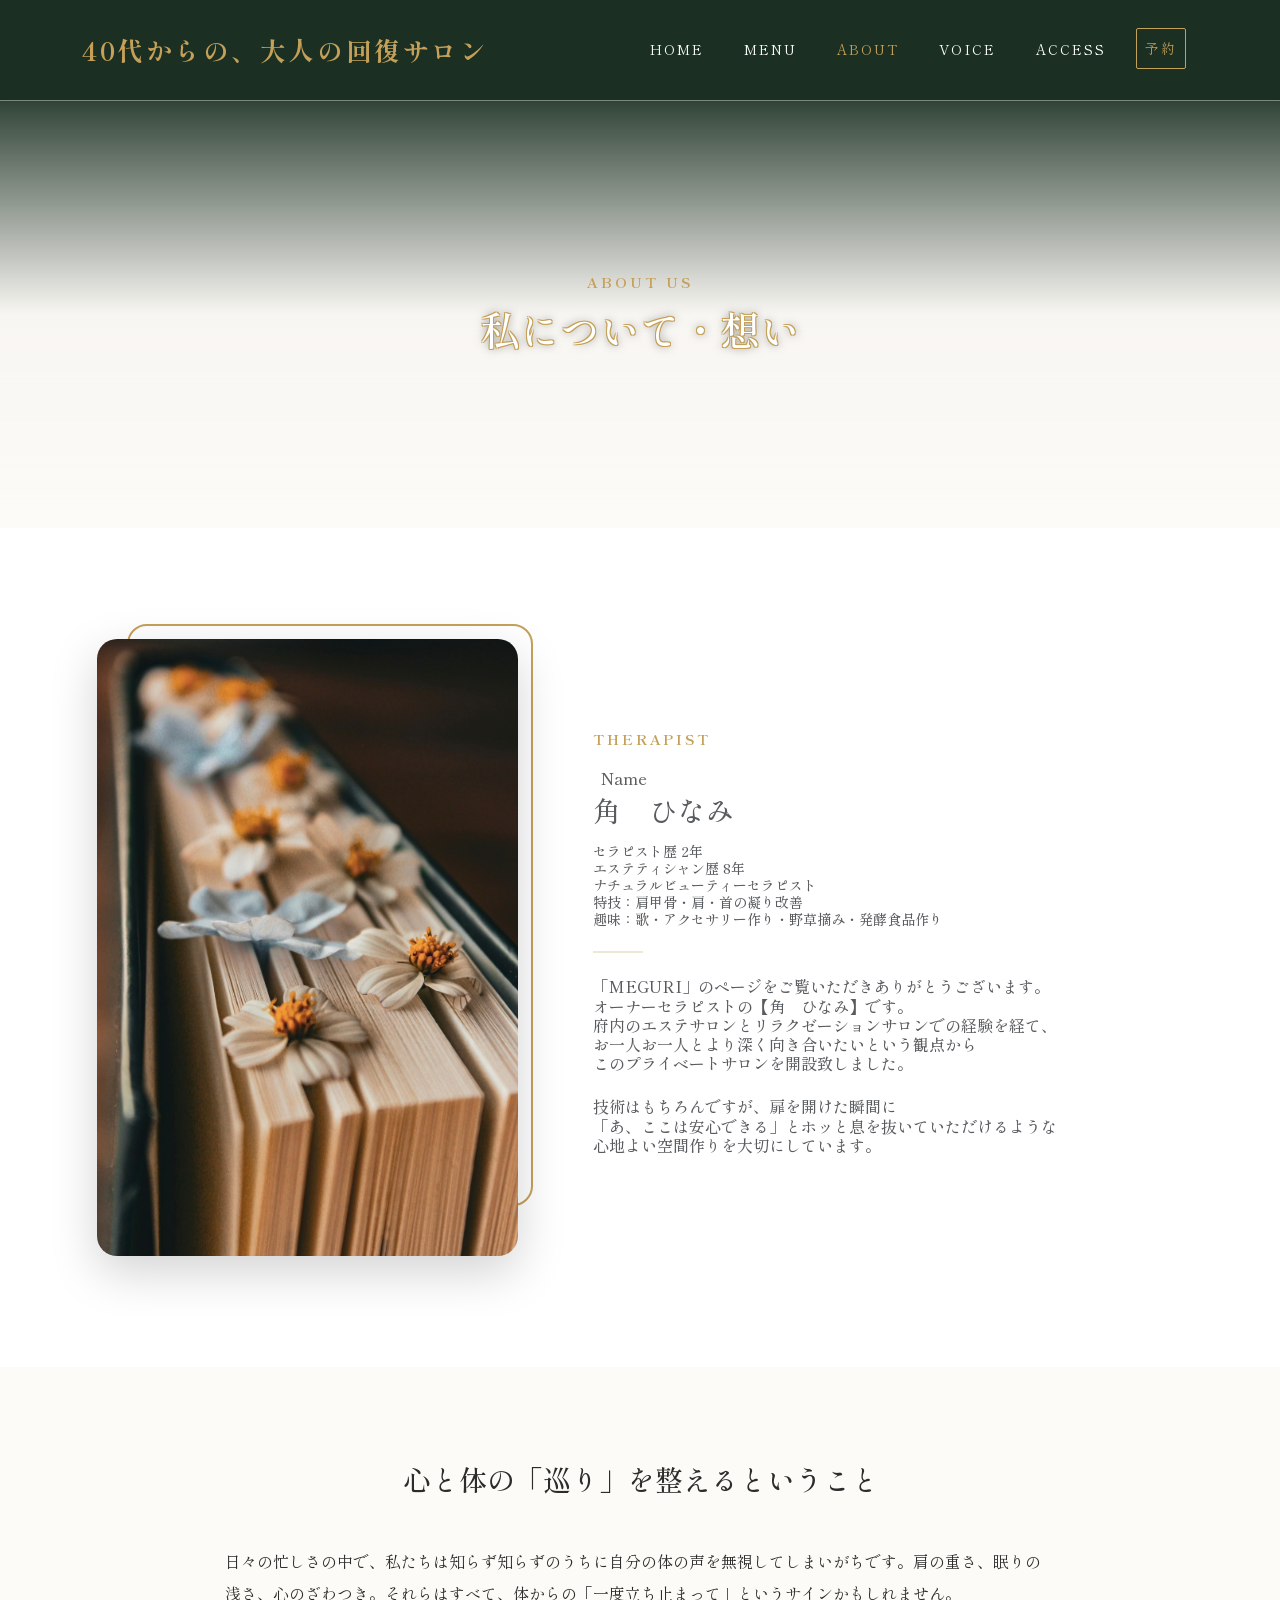
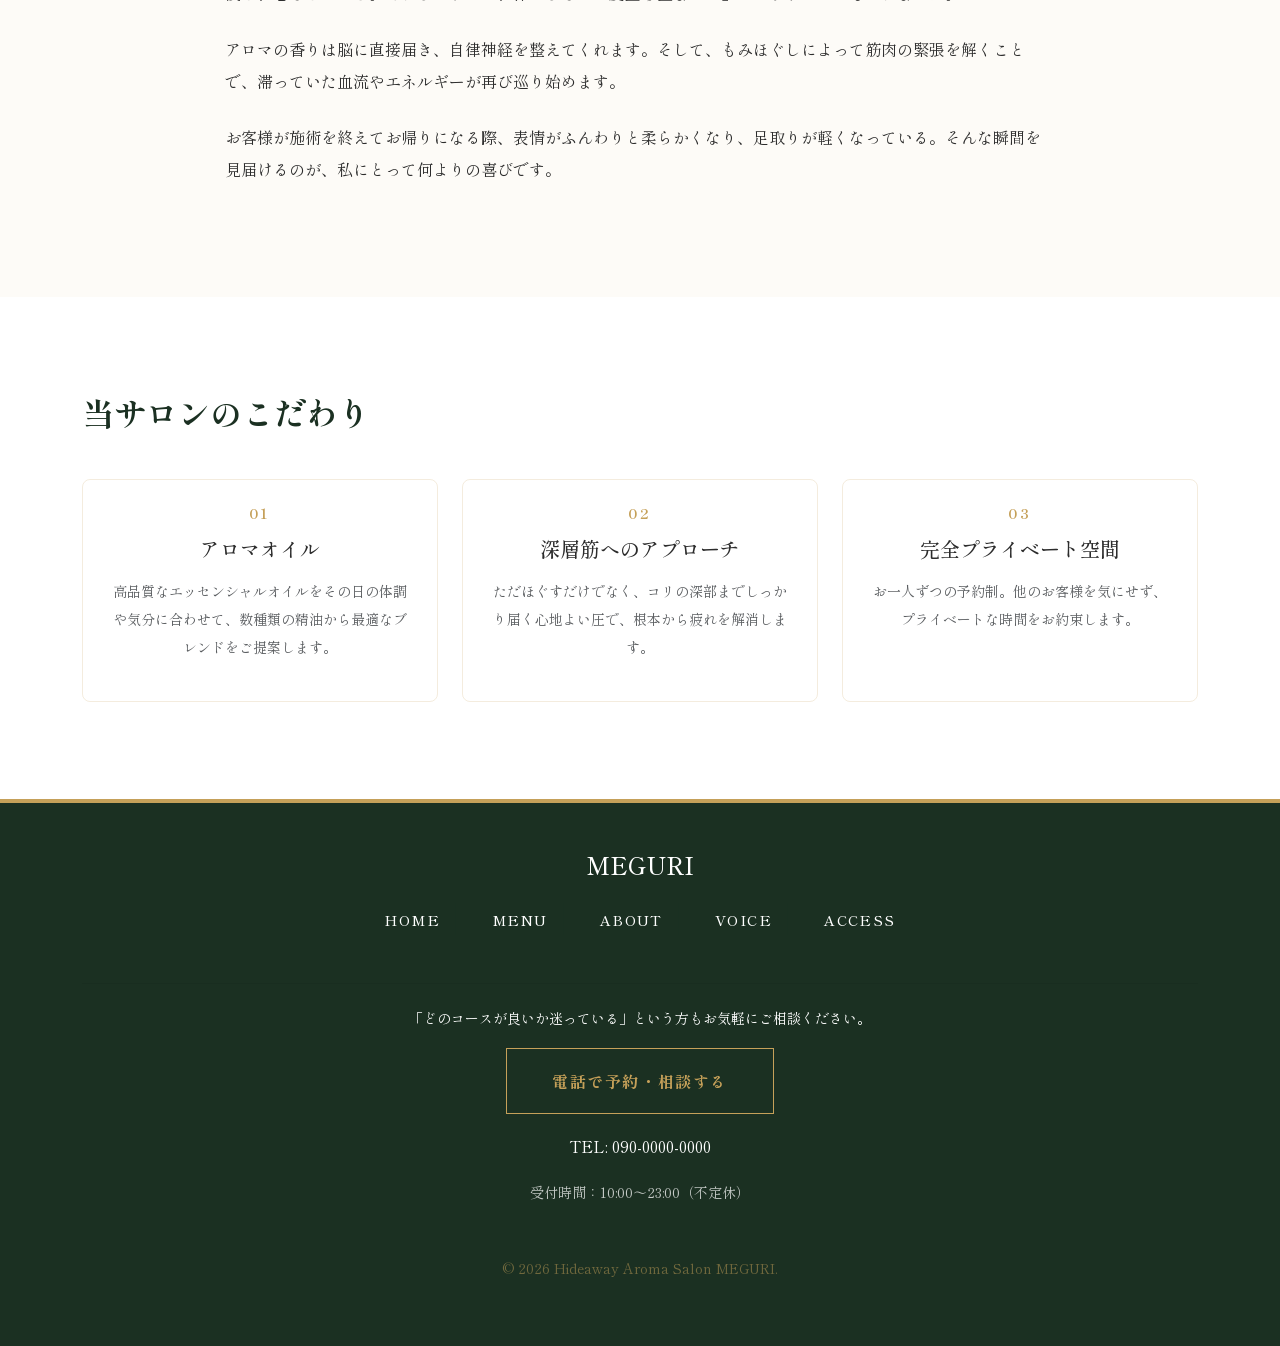
==== commit 22c8e904: "諸々コミット" ====
--- a/about.html
+++ b/about.html
@@ -27,7 +27,7 @@
 
     <nav class="navbar navbar-expand-lg sticky-top bg-deep shadow-sm">
         <div class="container">
-            <a class="navbar-brand" href="index.html">MEGURI</a>
+            <a class="navbar-brand" href="index.html">40代からの、大人の回復サロン</a>
             <button class="navbar-toggler" type="button" data-bs-toggle="collapse" data-bs-target="#navbarNav">
                 <span class="navbar-toggler-icon"></span>
             </button>
